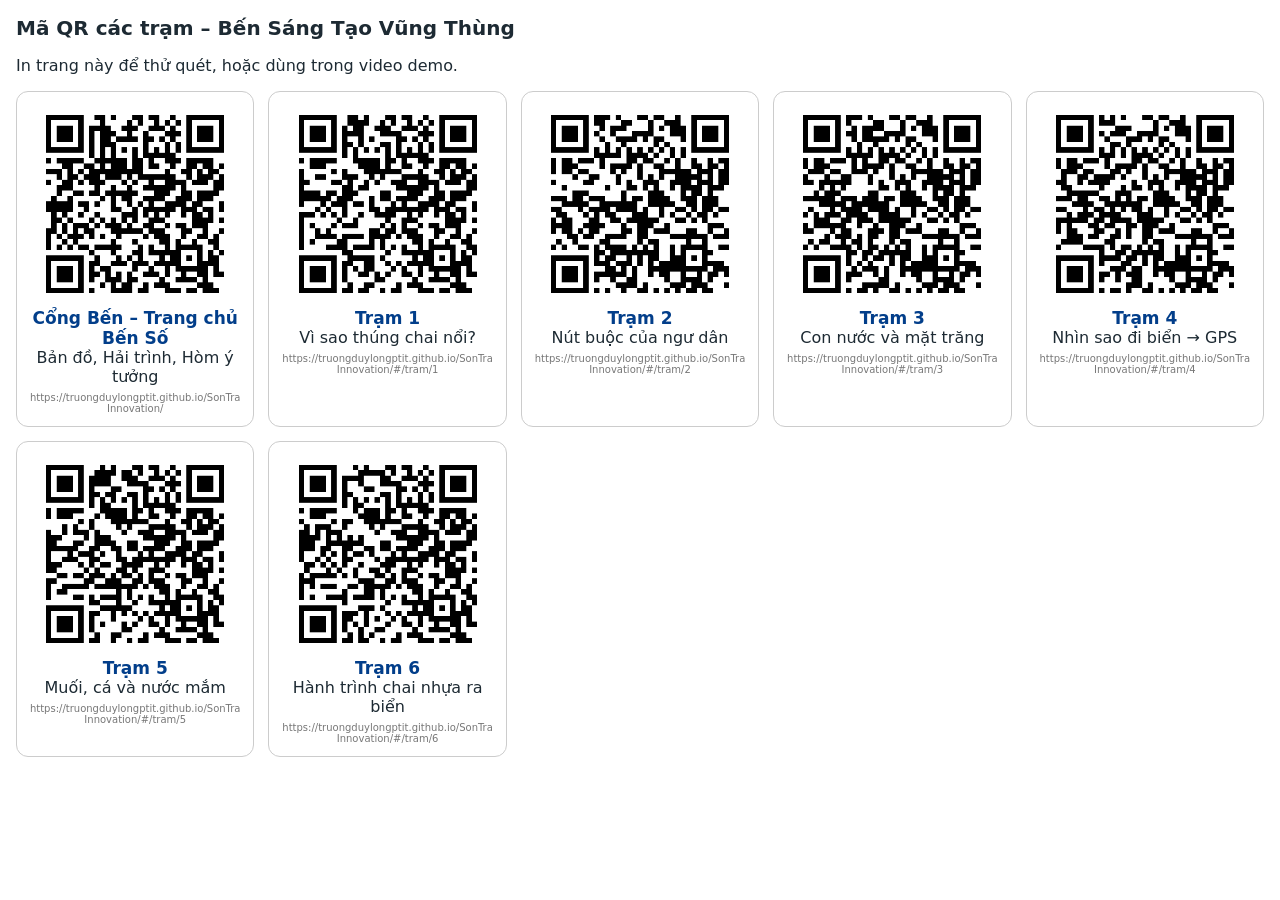
==== docs/qr.html @ 4e10b777 "Thêm sơ đồ mặt bằng, prototype Bến Số và mã QR Co-Authored-By: Claude Opus 5.5 <noreply@anthropic.co" ====
<!doctype html><html lang="vi"><head><meta charset="utf-8">
<meta name="viewport" content="width=device-width, initial-scale=1"><title>Mã QR – Bến Số</title>
<style>body{font-family:system-ui,sans-serif;margin:16px;color:#1d2a33}h1{font-size:20px}
.g{display:grid;grid-template-columns:repeat(auto-fill,minmax(210px,1fr));gap:14px}
.c{border:1px solid #ccc;border-radius:12px;padding:12px;text-align:center;break-inside:avoid}
.c img{width:100%;max-width:200px}.c b{display:block;font-size:17px;color:#023e8a}.c span{display:block}
.c small{display:block;color:#777;font-size:10px;word-break:break-all;margin-top:6px}</style></head>
<body><h1>Mã QR các trạm – Bến Sáng Tạo Vũng Thùng</h1><p>In trang này để thử quét, hoặc dùng trong video demo.</p>
<div class="g"><div class="c"><img src="qr/cong-ben.png" alt="QR Cổng Bến – Trang chủ Bến Số"><b>Cổng Bến – Trang chủ Bến Số</b><span>Bản đồ, Hải trình, Hòm ý tưởng</span><small>https://truongduylongptit.github.io/SonTraInnovation/</small></div><div class="c"><img src="qr/tram-1.png" alt="QR Trạm 1"><b>Trạm 1</b><span>Vì sao thúng chai nổi?</span><small>https://truongduylongptit.github.io/SonTraInnovation/#/tram/1</small></div><div class="c"><img src="qr/tram-2.png" alt="QR Trạm 2"><b>Trạm 2</b><span>Nút buộc của ngư dân</span><small>https://truongduylongptit.github.io/SonTraInnovation/#/tram/2</small></div><div class="c"><img src="qr/tram-3.png" alt="QR Trạm 3"><b>Trạm 3</b><span>Con nước và mặt trăng</span><small>https://truongduylongptit.github.io/SonTraInnovation/#/tram/3</small></div><div class="c"><img src="qr/tram-4.png" alt="QR Trạm 4"><b>Trạm 4</b><span>Nhìn sao đi biển → GPS</span><small>https://truongduylongptit.github.io/SonTraInnovation/#/tram/4</small></div><div class="c"><img src="qr/tram-5.png" alt="QR Trạm 5"><b>Trạm 5</b><span>Muối, cá và nước mắm</span><small>https://truongduylongptit.github.io/SonTraInnovation/#/tram/5</small></div><div class="c"><img src="qr/tram-6.png" alt="QR Trạm 6"><b>Trạm 6</b><span>Hành trình chai nhựa ra biển</span><small>https://truongduylongptit.github.io/SonTraInnovation/#/tram/6</small></div></div></body></html>
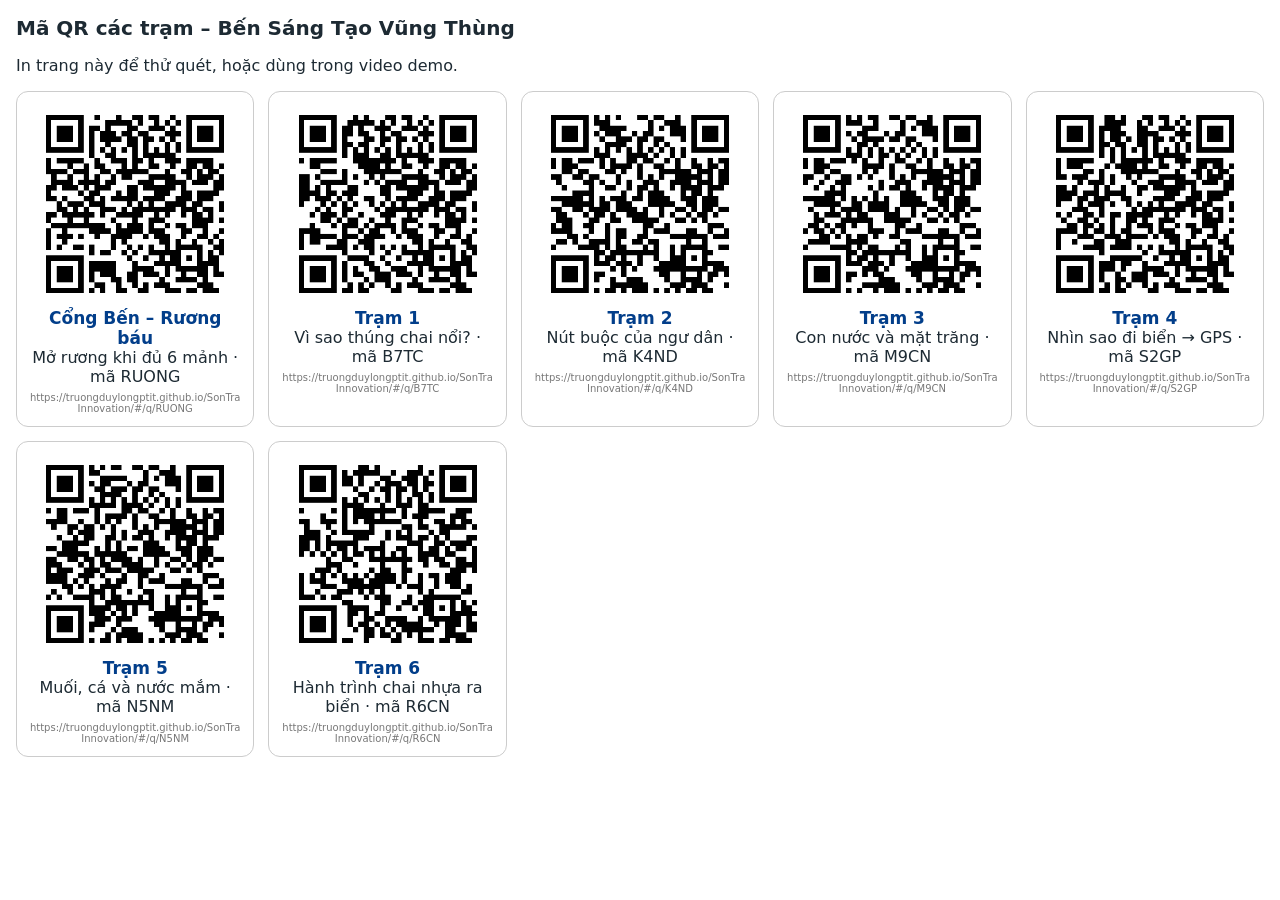
==== commit 6a4a8b91: "Bến Số thành trò chơi Săn Kho Báu (mở câu đố theo mã QR tại trạm, đổi câu đố theo ngày/mùa, điểm và " ====
--- a/docs/qr.html
+++ b/docs/qr.html
@@ -6,4 +6,4 @@
 .c img{width:100%;max-width:200px}.c b{display:block;font-size:17px;color:#023e8a}.c span{display:block}
 .c small{display:block;color:#777;font-size:10px;word-break:break-all;margin-top:6px}</style></head>
 <body><h1>Mã QR các trạm – Bến Sáng Tạo Vũng Thùng</h1><p>In trang này để thử quét, hoặc dùng trong video demo.</p>
-<div class="g"><div class="c"><img src="qr/cong-ben.png" alt="QR Cổng Bến – Trang chủ Bến Số"><b>Cổng Bến – Trang chủ Bến Số</b><span>Bản đồ, Hải trình, Hòm ý tưởng</span><small>https://truongduylongptit.github.io/SonTraInnovation/</small></div><div class="c"><img src="qr/tram-1.png" alt="QR Trạm 1"><b>Trạm 1</b><span>Vì sao thúng chai nổi?</span><small>https://truongduylongptit.github.io/SonTraInnovation/#/tram/1</small></div><div class="c"><img src="qr/tram-2.png" alt="QR Trạm 2"><b>Trạm 2</b><span>Nút buộc của ngư dân</span><small>https://truongduylongptit.github.io/SonTraInnovation/#/tram/2</small></div><div class="c"><img src="qr/tram-3.png" alt="QR Trạm 3"><b>Trạm 3</b><span>Con nước và mặt trăng</span><small>https://truongduylongptit.github.io/SonTraInnovation/#/tram/3</small></div><div class="c"><img src="qr/tram-4.png" alt="QR Trạm 4"><b>Trạm 4</b><span>Nhìn sao đi biển → GPS</span><small>https://truongduylongptit.github.io/SonTraInnovation/#/tram/4</small></div><div class="c"><img src="qr/tram-5.png" alt="QR Trạm 5"><b>Trạm 5</b><span>Muối, cá và nước mắm</span><small>https://truongduylongptit.github.io/SonTraInnovation/#/tram/5</small></div><div class="c"><img src="qr/tram-6.png" alt="QR Trạm 6"><b>Trạm 6</b><span>Hành trình chai nhựa ra biển</span><small>https://truongduylongptit.github.io/SonTraInnovation/#/tram/6</small></div></div></body></html>+<div class="g"><div class="c"><img src="qr/cong-ben.png" alt="QR Cổng Bến – Rương báu"><b>Cổng Bến – Rương báu</b><span>Mở rương khi đủ 6 mảnh · mã RUONG</span><small>https://truongduylongptit.github.io/SonTraInnovation/#/q/RUONG</small></div><div class="c"><img src="qr/tram-1.png" alt="QR Trạm 1"><b>Trạm 1</b><span>Vì sao thúng chai nổi? · mã B7TC</span><small>https://truongduylongptit.github.io/SonTraInnovation/#/q/B7TC</small></div><div class="c"><img src="qr/tram-2.png" alt="QR Trạm 2"><b>Trạm 2</b><span>Nút buộc của ngư dân · mã K4ND</span><small>https://truongduylongptit.github.io/SonTraInnovation/#/q/K4ND</small></div><div class="c"><img src="qr/tram-3.png" alt="QR Trạm 3"><b>Trạm 3</b><span>Con nước và mặt trăng · mã M9CN</span><small>https://truongduylongptit.github.io/SonTraInnovation/#/q/M9CN</small></div><div class="c"><img src="qr/tram-4.png" alt="QR Trạm 4"><b>Trạm 4</b><span>Nhìn sao đi biển → GPS · mã S2GP</span><small>https://truongduylongptit.github.io/SonTraInnovation/#/q/S2GP</small></div><div class="c"><img src="qr/tram-5.png" alt="QR Trạm 5"><b>Trạm 5</b><span>Muối, cá và nước mắm · mã N5NM</span><small>https://truongduylongptit.github.io/SonTraInnovation/#/q/N5NM</small></div><div class="c"><img src="qr/tram-6.png" alt="QR Trạm 6"><b>Trạm 6</b><span>Hành trình chai nhựa ra biển · mã R6CN</span><small>https://truongduylongptit.github.io/SonTraInnovation/#/q/R6CN</small></div></div></body></html>
